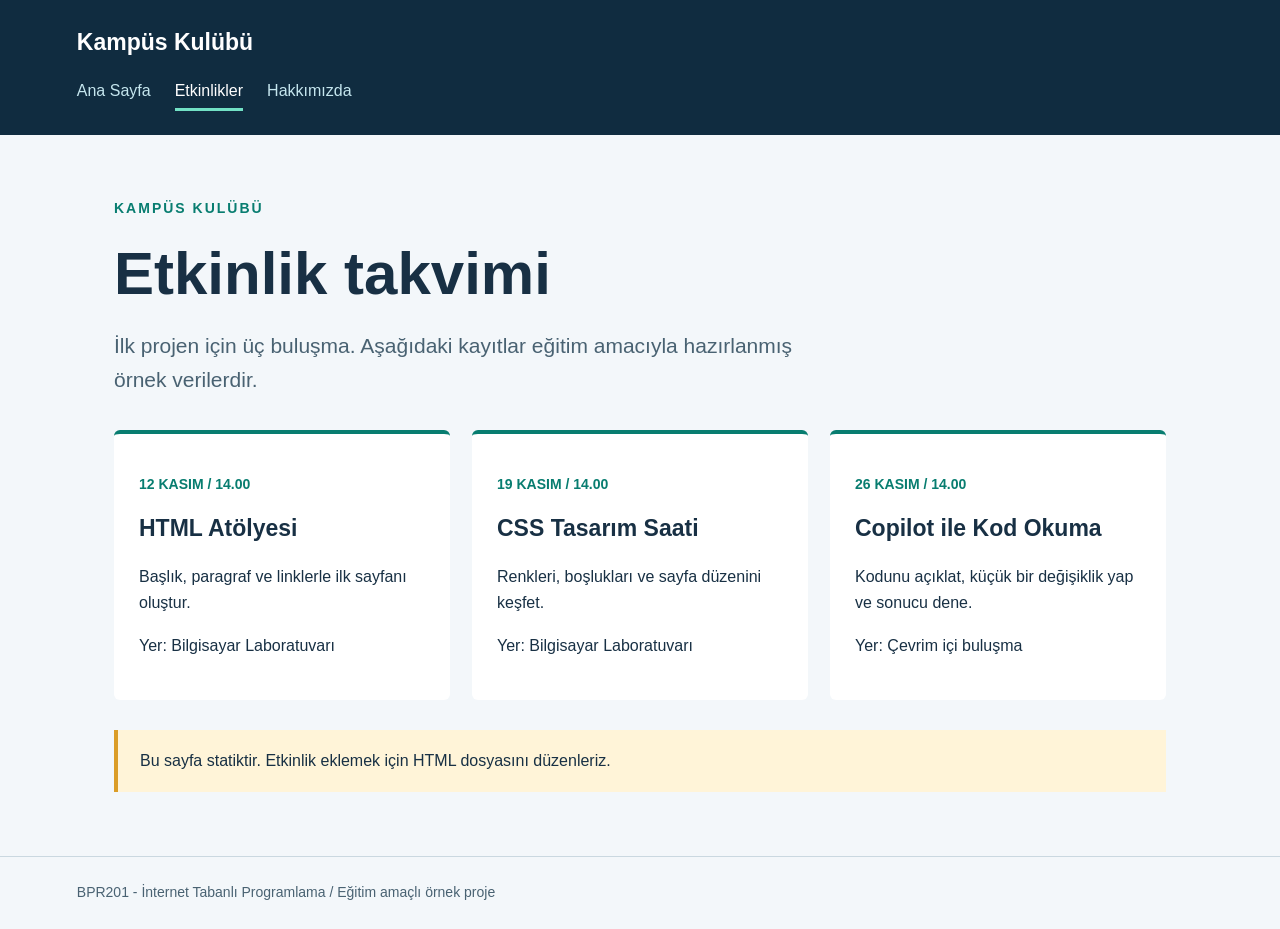
==== etkinlikler.html @ 22636843 "Add files via upload" ====
<!doctype html>
<html lang="tr">
<head>
  <meta charset="UTF-8">
  <meta name="viewport" content="width=device-width, initial-scale=1.0">
  <title>Etkinlikler | Kampüs Kulübü</title>
  <link rel="stylesheet" href="style.css">
</head>
<body>
<header><div class="brand">Kampüs Kulübü</div><nav aria-label="Ana menü"><a href="index.html">Ana Sayfa</a>
<a href="etkinlikler.html" aria-current="page">Etkinlikler</a>
<a href="hakkimizda.html">Hakkımızda</a></nav></header>
<main><p class="eyebrow">KAMPÜS KULÜBÜ</p><h1>Etkinlik takvimi</h1>
<p class="intro">İlk projen için üç buluşma. Aşağıdaki kayıtlar eğitim amacıyla hazırlanmış örnek verilerdir.</p>
<section class="grid" aria-label="Örnek etkinlikler">
<article><p class="meta">12 KASIM / 14.00</p><h2>HTML Atölyesi</h2><p>Başlık, paragraf ve linklerle ilk sayfanı oluştur.</p><p>Yer: Bilgisayar Laboratuvarı</p></article>
<article><p class="meta">19 KASIM / 14.00</p><h2>CSS Tasarım Saati</h2><p>Renkleri, boşlukları ve sayfa düzenini keşfet.</p><p>Yer: Bilgisayar Laboratuvarı</p></article>
<article><p class="meta">26 KASIM / 14.00</p><h2>Copilot ile Kod Okuma</h2><p>Kodunu açıklat, küçük bir değişiklik yap ve sonucu dene.</p><p>Yer: Çevrim içi buluşma</p></article>
</section><p class="note">Bu sayfa statiktir. Etkinlik eklemek için HTML dosyasını düzenleriz.</p></main>
<footer>BPR201 - İnternet Tabanlı Programlama / Eğitim amaçlı örnek proje</footer>
</body>
</html>
---- style.css ----
/* Ortak görünüm: Üç HTML dosyası bu dosyayı kullanır. */
* { box-sizing: border-box; }
body { margin: 0; font-family: Arial, sans-serif; color: #183044; background: #f3f7fa; line-height: 1.65; }
header { background: #102c40; color: white; padding: 24px max(6vw, 20px); }
.brand { font-weight: bold; font-size: 23px; }
nav { display: flex; flex-wrap: wrap; gap: 24px; margin-top: 12px; }
nav a { color: #c5e6ee; text-decoration: none; padding: 4px 0; }
nav a[aria-current="page"] { color: white; border-bottom: 3px solid #72e1c5; }
a { color: #086767; }
a:focus-visible { outline: 3px solid #e1a82b; outline-offset: 5px; }
main { max-width: 1100px; margin: 0 auto; padding: 48px 24px; min-height: 65vh; }
.eyebrow { color: #087d70; font-weight: bold; letter-spacing: 2px; font-size: 14px; }
h1 { font-size: clamp(34px, 5vw, 60px); line-height: 1.12; max-width: 850px; margin: 20px 0; }
.intro { font-size: 21px; max-width: 730px; color: #496272; }
.button { display: inline-block; margin: 16px 0 32px; padding: 13px 24px; background: #087d70; color: white; border-radius: 6px; text-decoration: none; font-weight: bold; }
.grid { display: grid; grid-template-columns: repeat(3, 1fr); gap: 22px; margin-top: 32px; }
article { background: white; border-top: 4px solid #087d70; padding: 25px; border-radius: 6px; }
article h2 { margin: 10px 0; font-size: 23px; }
.meta { font-size: 14px; color: #087d70; font-weight: bold; }
.note { padding: 18px 22px; border-left: 4px solid #db9d27; background: #fff4d8; margin-top: 30px; }
footer { border-top: 1px solid #cad8e0; padding: 24px 6vw; color: #496272; font-size: 14px; }
@media (max-width: 700px) { .grid { grid-template-columns: 1fr; } main { padding-top: 28px; } }
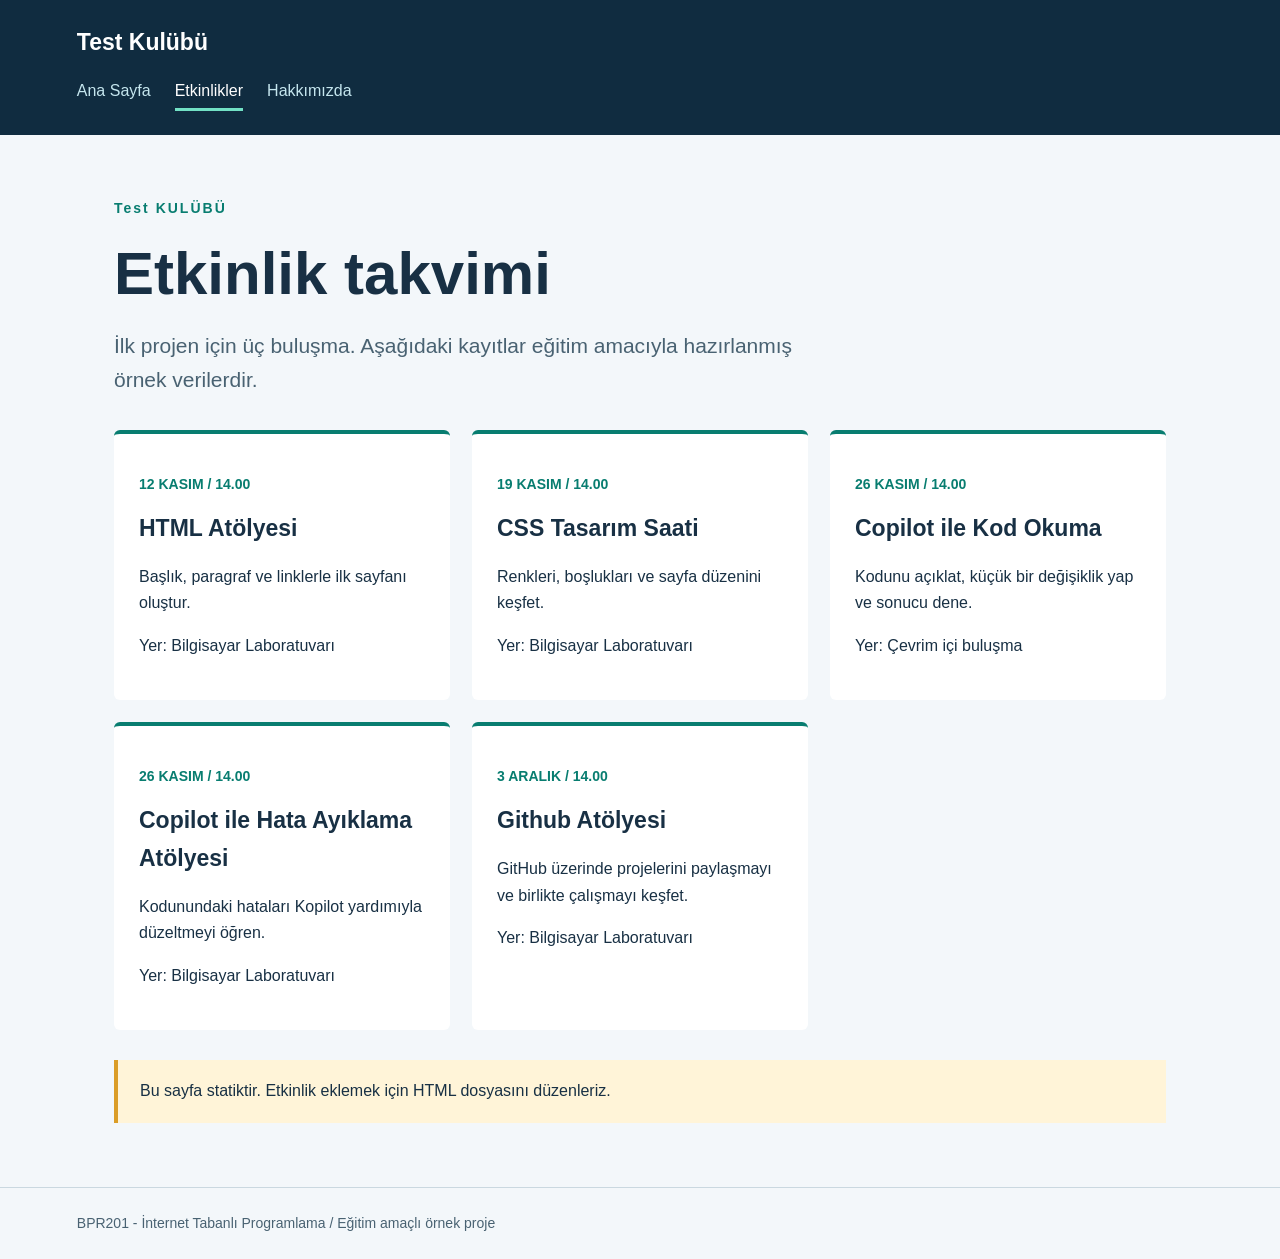
==== commit 2c2e23c1: "index.html, etkinlikler.html ve hakkimizda.html sayfalarında bulunan "Kampüs Kulübü" ifadesi "Test K" ====
--- a/etkinlikler.html
+++ b/etkinlikler.html
@@ -3,19 +3,21 @@
 <head>
   <meta charset="UTF-8">
   <meta name="viewport" content="width=device-width, initial-scale=1.0">
-  <title>Etkinlikler | Kampüs Kulübü</title>
+  <title>Etkinlikler | Test Kulübü</title>
   <link rel="stylesheet" href="style.css">
 </head>
 <body>
-<header><div class="brand">Kampüs Kulübü</div><nav aria-label="Ana menü"><a href="index.html">Ana Sayfa</a>
+<header><div class="brand">Test Kulübü</div><nav aria-label="Ana menü"><a href="index.html">Ana Sayfa</a>
 <a href="etkinlikler.html" aria-current="page">Etkinlikler</a>
 <a href="hakkimizda.html">Hakkımızda</a></nav></header>
-<main><p class="eyebrow">KAMPÜS KULÜBÜ</p><h1>Etkinlik takvimi</h1>
+<main><p class="eyebrow">Test KULÜBÜ</p><h1>Etkinlik takvimi</h1>
 <p class="intro">İlk projen için üç buluşma. Aşağıdaki kayıtlar eğitim amacıyla hazırlanmış örnek verilerdir.</p>
 <section class="grid" aria-label="Örnek etkinlikler">
 <article><p class="meta">12 KASIM / 14.00</p><h2>HTML Atölyesi</h2><p>Başlık, paragraf ve linklerle ilk sayfanı oluştur.</p><p>Yer: Bilgisayar Laboratuvarı</p></article>
 <article><p class="meta">19 KASIM / 14.00</p><h2>CSS Tasarım Saati</h2><p>Renkleri, boşlukları ve sayfa düzenini keşfet.</p><p>Yer: Bilgisayar Laboratuvarı</p></article>
 <article><p class="meta">26 KASIM / 14.00</p><h2>Copilot ile Kod Okuma</h2><p>Kodunu açıklat, küçük bir değişiklik yap ve sonucu dene.</p><p>Yer: Çevrim içi buluşma</p></article>
+<article><p class="meta">26 KASIM / 14.00</p><h2>Copilot ile Hata Ayıklama Atölyesi</h2><p>Kodunundaki hataları Kopilot yardımıyla düzeltmeyi öğren.</p><p>Yer: Bilgisayar Laboratuvarı</p></article>
+<article><p class="meta">3 ARALIK / 14.00</p><h2>Github Atölyesi</h2><p>GitHub üzerinde projelerini paylaşmayı ve birlikte çalışmayı keşfet.</p><p>Yer: Bilgisayar Laboratuvarı</p></article>
 </section><p class="note">Bu sayfa statiktir. Etkinlik eklemek için HTML dosyasını düzenleriz.</p></main>
 <footer>BPR201 - İnternet Tabanlı Programlama / Eğitim amaçlı örnek proje</footer>
 </body>
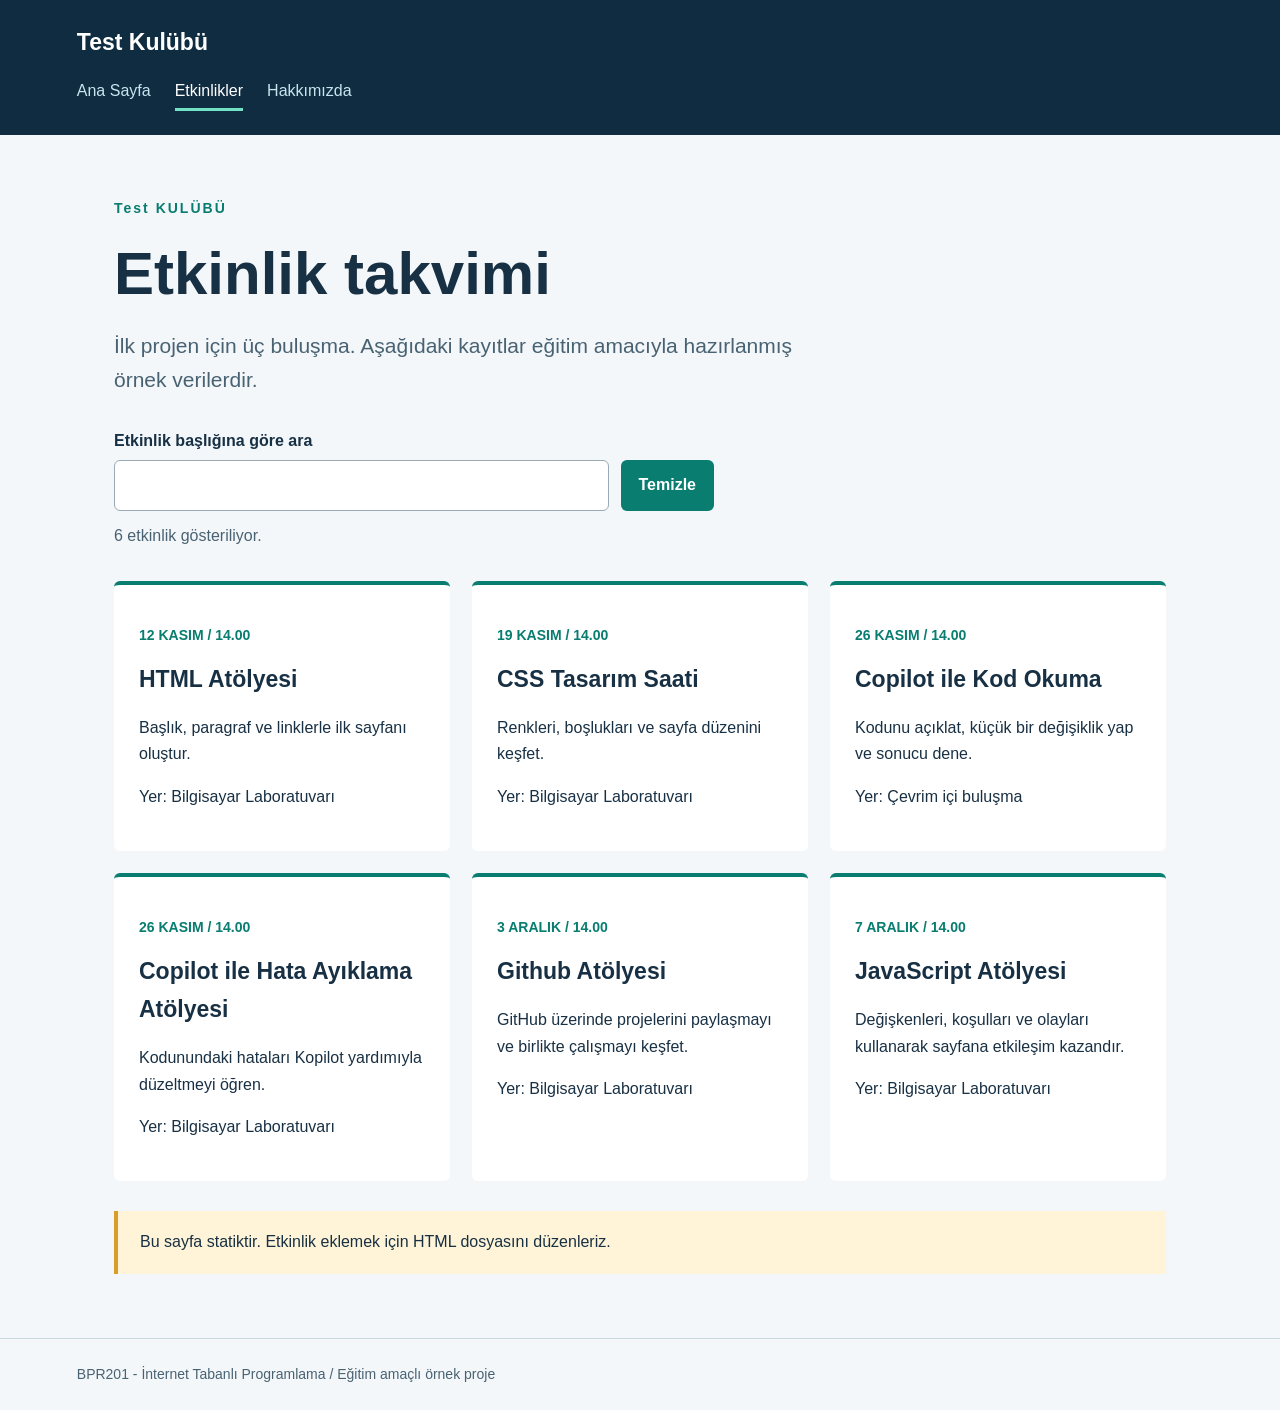
==== commit 1b8d5d37: "etkinlikler.html dosyasına yeni bir adet etkinlik kart'ı eklendi. etkinlikler.html dosyasına etkinli" ====
--- a/etkinlikler.html
+++ b/etkinlikler.html
@@ -5,6 +5,7 @@
   <meta name="viewport" content="width=device-width, initial-scale=1.0">
   <title>Etkinlikler | Test Kulübü</title>
   <link rel="stylesheet" href="style.css">
+  <script src="script.js" defer></script>
 </head>
 <body>
 <header><div class="brand">Test Kulübü</div><nav aria-label="Ana menü"><a href="index.html">Ana Sayfa</a>
@@ -12,12 +13,22 @@
 <a href="hakkimizda.html">Hakkımızda</a></nav></header>
 <main><p class="eyebrow">Test KULÜBÜ</p><h1>Etkinlik takvimi</h1>
 <p class="intro">İlk projen için üç buluşma. Aşağıdaki kayıtlar eğitim amacıyla hazırlanmış örnek verilerdir.</p>
+<div class="event-search">
+  <label for="event-search-input">Etkinlik başlığına göre ara</label>
+  <div class="event-search-controls">
+    <input id="event-search-input" type="search" autocomplete="off">
+    <button id="clear-event-search" type="button">Temizle</button>
+  </div>
+</div>
+<p id="event-count" aria-live="polite" aria-atomic="true"></p>
+<p id="no-events" class="no-events" hidden>Aramanızla eşleşen etkinlik bulunamadı.</p>
 <section class="grid" aria-label="Örnek etkinlikler">
 <article><p class="meta">12 KASIM / 14.00</p><h2>HTML Atölyesi</h2><p>Başlık, paragraf ve linklerle ilk sayfanı oluştur.</p><p>Yer: Bilgisayar Laboratuvarı</p></article>
 <article><p class="meta">19 KASIM / 14.00</p><h2>CSS Tasarım Saati</h2><p>Renkleri, boşlukları ve sayfa düzenini keşfet.</p><p>Yer: Bilgisayar Laboratuvarı</p></article>
 <article><p class="meta">26 KASIM / 14.00</p><h2>Copilot ile Kod Okuma</h2><p>Kodunu açıklat, küçük bir değişiklik yap ve sonucu dene.</p><p>Yer: Çevrim içi buluşma</p></article>
 <article><p class="meta">26 KASIM / 14.00</p><h2>Copilot ile Hata Ayıklama Atölyesi</h2><p>Kodunundaki hataları Kopilot yardımıyla düzeltmeyi öğren.</p><p>Yer: Bilgisayar Laboratuvarı</p></article>
 <article><p class="meta">3 ARALIK / 14.00</p><h2>Github Atölyesi</h2><p>GitHub üzerinde projelerini paylaşmayı ve birlikte çalışmayı keşfet.</p><p>Yer: Bilgisayar Laboratuvarı</p></article>
+<article><p class="meta">7 ARALIK / 14.00</p><h2>JavaScript Atölyesi</h2><p>Değişkenleri, koşulları ve olayları kullanarak sayfana etkileşim kazandır.</p><p>Yer: Bilgisayar Laboratuvarı</p></article>
 </section><p class="note">Bu sayfa statiktir. Etkinlik eklemek için HTML dosyasını düzenleriz.</p></main>
 <footer>BPR201 - İnternet Tabanlı Programlama / Eğitim amaçlı örnek proje</footer>
 </body>
--- a/style.css
+++ b/style.css
@@ -17,6 +17,14 @@
 article { background: white; border-top: 4px solid #087d70; padding: 25px; border-radius: 6px; }
 article h2 { margin: 10px 0; font-size: 23px; }
 .meta { font-size: 14px; color: #087d70; font-weight: bold; }
+.event-search { max-width: 600px; margin-top: 30px; }
+.event-search label { display: block; margin-bottom: 6px; font-weight: bold; }
+.event-search-controls { display: flex; flex-wrap: wrap; gap: 12px; }
+.event-search input { flex: 1 1 280px; min-width: 0; padding: 11px 12px; border: 1px solid #9aabb5; border-radius: 6px; font: inherit; }
+.event-search button { padding: 11px 18px; border: 0; border-radius: 6px; background: #087d70; color: white; font: inherit; font-weight: bold; cursor: pointer; }
+.event-search input:focus-visible, .event-search button:focus-visible { outline: 3px solid #e1a82b; outline-offset: 3px; }
+#event-count { margin: 12px 0 0; color: #496272; }
+.no-events { margin-top: 16px; padding: 18px 22px; border-left: 4px solid #db9d27; background: #fff4d8; }
 .note { padding: 18px 22px; border-left: 4px solid #db9d27; background: #fff4d8; margin-top: 30px; }
 footer { border-top: 1px solid #cad8e0; padding: 24px 6vw; color: #496272; font-size: 14px; }
 @media (max-width: 700px) { .grid { grid-template-columns: 1fr; } main { padding-top: 28px; } }
